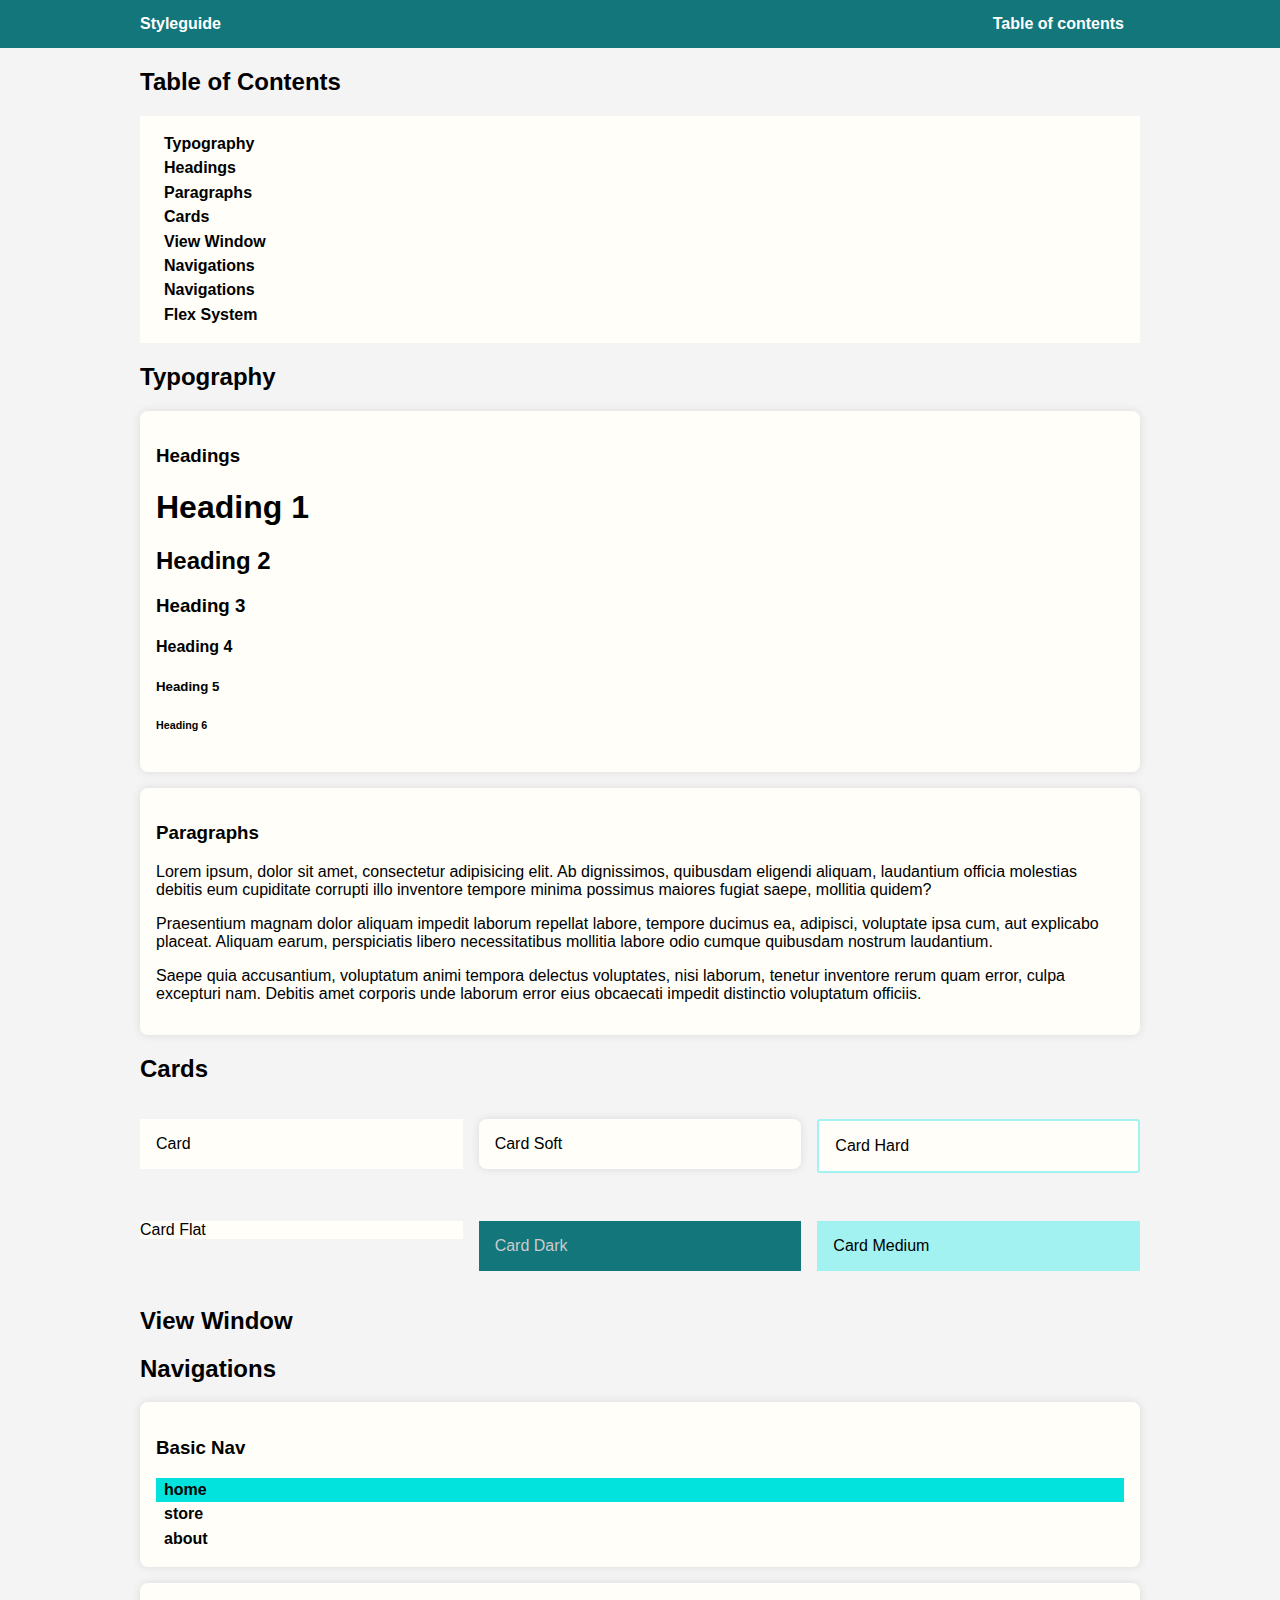
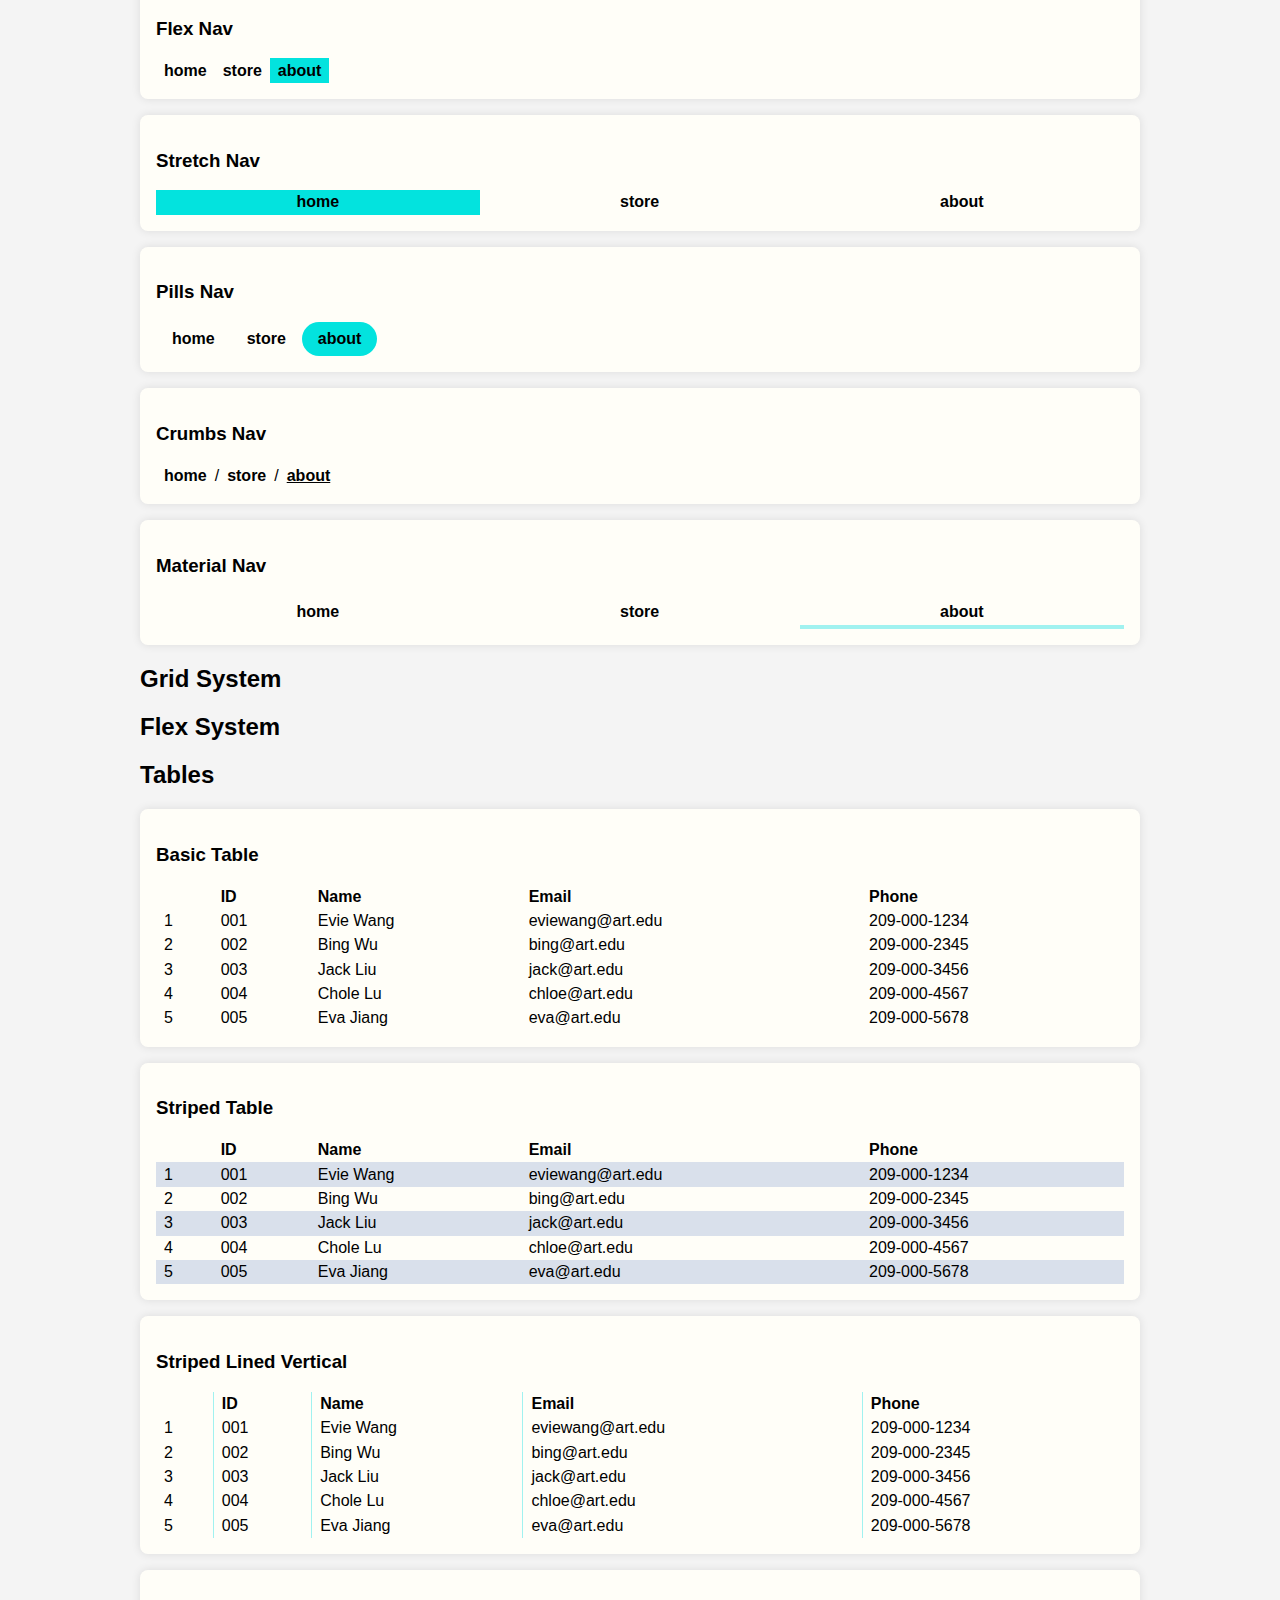
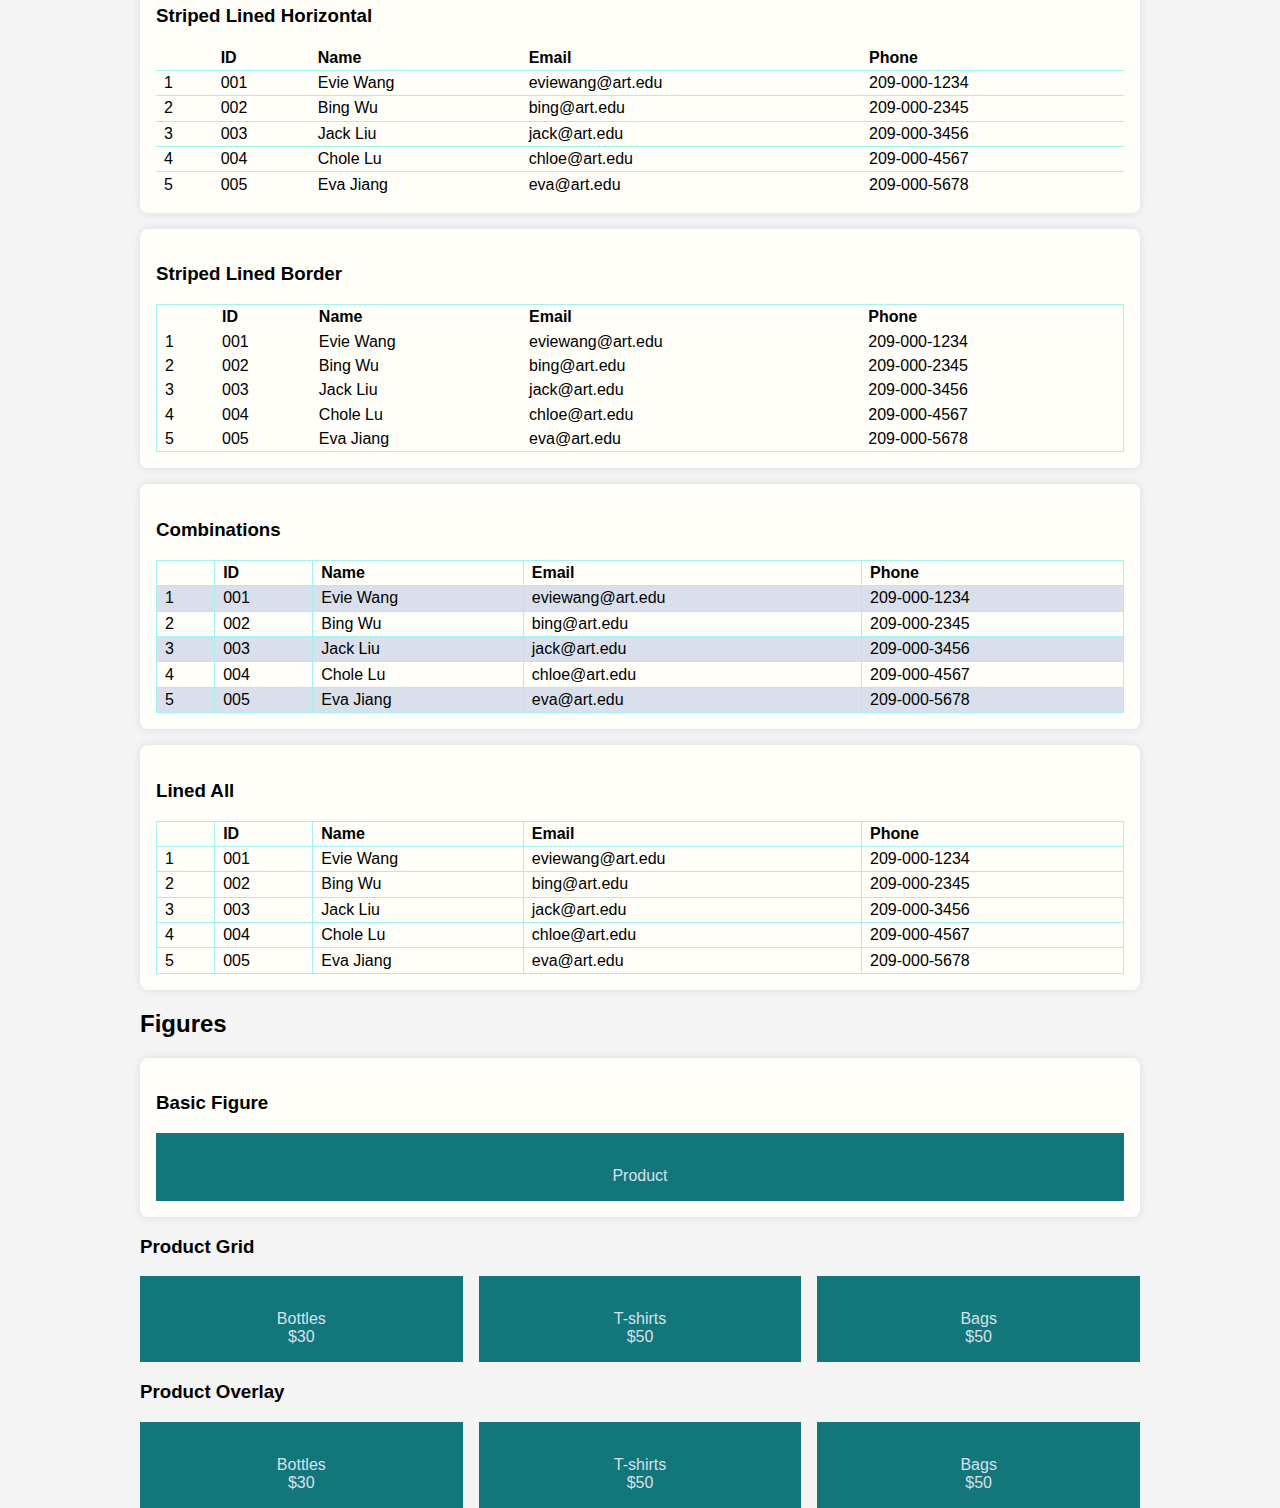
==== yan.wang/styleguide/index.html @ 5661ba43 "Add files via upload" ====
<!DOCTYPE html>
<html lang="en">
<head>
	<meta charset="UTF-8">
	<meta name="viewport" content="width=device-width, initial-scale=1.0">
	<title>CSS Styleguide</title>

	<link rel="stylesheet" href="../lib/css/styleguide.css">
	<link rel="stylesheet" href="../lib/css/gridsystem.css">
	<link rel="stylesheet" href="../css/storetheme.css">
</head>
<body>

<header class="navbar">
		<div class="container display-flex">
			<div class="flex-none">
				<h1>Styleguide</h1>
			</div>
			
			<div class="flex-stretch"></div>

			<nav class="flex-none nav">
			<ul class="container display-flex">
			<li class="flex-stretch"><a href="#tableofcontents">Table of contents</a></li>
			</ul>
			</nav>
		</div>
</header>

<div class="container" id="tableofcontents">
	

		<h2>Table of Contents</h2>
		<div class="card">
		<nav class="nav">
		<ul>
			<li><a href="#typography">Typography</a></li>
			<ul>
				<li><a href="#headings">Headings</a></li>
				<li><a href="#paragraphs">Paragraphs</a></li>
			</ul>
			<li><a href="#cards">Cards</a></li>
			<li><a href="#viewwindow">View Window</a></li>
			<li><a href="#navigations">Navigations</a></li>
			<li><a href="#gridsystem">Navigations</a></li>
			<li><a href="#flexsystem">Flex System</a></li>
		</ul>
		</nav>
	</div>
</div>
	

<div class="container" id="typography">
	
		<h2>Typography</h2>

	<div class="card soft" id="headings">
		<h3>Headings</h3>
		<h1>Heading 1</h1>
		<h2>Heading 2</h2>
		<h3>Heading 3</h3>
		<h4>Heading 4</h4>
		<h5>Heading 5</h5>
		<h6>Heading 6</h6>
	</div>

	<div class="card soft" id="paragraphs">
		<h3>Paragraphs</h3>
		<p>Lorem ipsum, dolor sit amet, consectetur adipisicing elit. Ab dignissimos, quibusdam eligendi aliquam, laudantium officia molestias debitis eum cupiditate corrupti illo inventore tempore minima possimus maiores fugiat saepe, mollitia quidem?</p>
		<p>Praesentium magnam dolor aliquam impedit laborum repellat labore, tempore ducimus ea, adipisci, voluptate ipsa cum, aut explicabo placeat. Aliquam earum, perspiciatis libero necessitatibus mollitia labore odio cumque quibusdam nostrum laudantium.</p>
		<p>Saepe quia accusantium, voluptatum animi tempora delectus voluptates, nisi laborum, tenetur inventore rerum quam error, culpa excepturi nam. Debitis amet corporis unde laborum error eius obcaecati impedit distinctio voluptatum officiis.</p>


	</div>
</div>


<div class="container">
	<h2>Cards</h2>

	<div class="grid gap">
		<div class="col-xs-12 col-md-4">
			<div class="card">Card</div>
		</div>

		<div class="col-xs-12 col-md-4">
			<div class="card soft">Card Soft</div>
		</div>

		<div class="col-xs-12 col-md-4">
			<div class="card hard">Card Hard</div>
		</div>

		<div class="col-xs-12 col-md-4">
			<div class="card flat">Card Flat</div>
		</div>

		<div class="col-xs-12 col-md-4">
			<div class="card dark">Card Dark</div>
		</div>

		<div class="col-xs-12 col-md-4">
			<div class="card medium">Card Medium</div>
		</div>

	</div>
</div>


	<div class="container">
		<h2>View Window</h2>
	</div>

	<div class="container" id = "navigations">
		<h2>Navigations</h2>

		<script>
			const makeNav = (classes='') => {
				const links = [ 'home', 'store','about'];
				let ran = Math.floor(Math.random()*links.length);
				document.write(`
				<div>
					<nav class="${classes}">
						<ul>
						${links.reduce((r,o,i)=>{
							return r+`<li class="${ran==i?'active':''}"><a href="#">${o}</a></li>`;
						},``)}
						</ul>
					</nav>
				</div>
				`);
			}
		</script>

		<div class="card soft">
			<h3>Basic Nav</h3>

			<script>makeNav(`nav`)</script>

			</div>

		<div class="card soft">
			<h3>Flex Nav</h3>
			<script>makeNav('nav nav-flex')</script>
		</div>

		<div class="card soft">
			<h3>Stretch Nav</h3>
			<script>makeNav('nav nav-stretch')</script>
		</div>

		<div class="card soft">
			<h3>Pills Nav</h3>
			<script>makeNav('nav nav-pills')</script>
		</div>

		<div class="card soft">
			<h3>Crumbs Nav</h3>
			<script>makeNav('nav nav-crumbs')</script>
		</div>

		<div class="card soft">
			<h3>Material Nav</h3>
			<script>makeNav('nav nav-material')</script>
		</div>

		<script>
		$("#navigations a").on("click",function(e){
			e.preventDefault();
			$(this).closest("li").addClass("active")
				.siblings().removeClass("active")
		})
		</script>
		</div>


	<div class="container" id="gridsystem">
		<h2>Grid System</h2>
	</div>


	<div class="container" id="flexsystem">
		<h2>Flex System</h2>
	</div>


	<script>
		 const makeTable = (classes = '') => {
            const head = ['', 'ID', 'Name', 'Email', 'Phone'];
            const body = [
                ['001','Evie Wang','eviewang@art.edu','209-000-1234'],
				['002','Bing Wu','bing@art.edu','209-000-2345'],
				['003','Jack Liu','jack@art.edu','209-000-3456'],
				['004','Chole Lu','chloe@art.edu','209-000-4567'],
				['005','Eva Jiang','eva@art.edu','209-000-5678'],
            ];

            document.write(`
            <table class="${classes}">
                <thead><tr>${head.reduce((r, o) => r + `<th>${o}</th>`, '')}</tr></thead>
                <tbody>${body.reduce((r, o, i) => r +
                `<tr>${[i + 1, ...o].reduce((r, o) => r + `<td>${o}</td>`, '')
                }</tr>`, '')
                }</tbody>
            </table>
            `);
        }
	</script>
	<div class="container" id="tables">
		<h2>Tables</h2>
		<div class="card soft">
			<h3>Basic Table</h3>
			<script>makeTable("table")</script>
		</div>

		<div class="card soft">
			<h3>Striped Table</h3>
			<script>makeTable("table striped")</script>
		</div>

		<div class="card soft">
			<h3>Striped Lined Vertical</h3>
			<script>makeTable("table lined vertical")</script>
		</div>

		<div class="card soft">
			<h3>Striped Lined Horizontal</h3>
			<script>makeTable("table lined horizontal")</script>
		</div>

		<div class="card soft">
			<h3>Striped Lined Border</h3>
			<script>makeTable("table lined border")</script>
		</div>

		<div class="card soft">
			<h3>Combinations</h3>
			<script>makeTable("table lined border vertical striped all")</script>
		</div>

		<div class="card soft">
			<h3>Lined All</h3>
			<script>makeTable("table lined all")</script>
		</div>
		
	</div>


	<div class="container" id="tables">
		<h2>Figures</h2>
		<div class="card soft">
			<h3>Basic Figure</h3>
			<figure class="figure">
			<img src="https://cdn.shopify.com/s/files/1/0371/7667/2389/products/IMG_4884_1024x1024@2x.jpg?v=1619321670" alt="">
			<figcaption>Product</figcaption>
			</figure>

			
		</div>



			<h3>Product Grid</h3>
		<div class="grid gap">
				<div class="col-xs-12 col-md-4">
					<figure class="figure product">
					<img src="https://cdn.shopify.com/s/files/1/0371/7667/2389/products/NEWHYDRO-BLUE_1024x1024@2x.jpg?v=1605491110" alt="">
					<figcaption>
						<div>Bottles</div>
						<div>$30</div>
					</figcaption>
				</div>
				<div class="col-xs-12 col-md-4">
					<figure class="figure product">
					<img src="https://cdn.shopify.com/s/files/1/0371/7667/2389/products/SEASYOURDREAM_1024x1024@2x.jpg?v=1609905751" alt="">
					<figcaption>
						<div>T-shirts</div>
						<div>$50</div>
					</figcaption>
				</div>
				<div class="col-xs-12 col-md-4">
					<figure class="figure product">
					<img src="https://cdn.shopify.com/s/files/1/0371/7667/2389/products/ead83808-1688-4384-90be-baa0e5696e4d_1024x1024@2x.jpg?v=1609896435" alt="">
					<figcaption>
						<div>Bags</div>
						<div>$50</div>
					</figcaption>
				</div>
			</div>


<h3>Product Overlay</h3>
		<div class="grid gap">
				<div class="col-xs-12 col-md-4">
					<figure class="figure product-overlay">
					<img src="https://cdn.shopify.com/s/files/1/0371/7667/2389/products/NEWHYDRO-PINK_1024x1024@2x.jpg?v=1605490967" alt="">
					<figcaption>
						<div class="caption-body">
							<div>Bottles</div>
							<div>$30</div>
						</div>
					</figcaption>
				</div>
				<div class="col-xs-12 col-md-4">
					<figure class="figure product-overlay">
					<img src="https://cdn.shopify.com/s/files/1/0371/7667/2389/products/hawaiianvacation_1024x1024@2x.jpg?v=1637015169" alt="">
					<figcaption>
						<div class="caption-body">
							<div>T-shirts</div>
							<div>$50</div>
						</div>
					</figcaption>
				</div>
				<div class="col-xs-12 col-md-4">
					<figure class="figure product-overlay">
					<img src="https://cdn.shopify.com/s/files/1/0371/7667/2389/products/IMG_8530_540x.jpg?v=1592541527" alt="">
					<figcaption>
						<div class="caption-body">
							<div>Bags</div>
							<div>$50</div>
						</div>
					</figcaption>
				</div>
			</div>		
		
	</div>

</body>
</html>
---- yan.wang/lib/css/styleguide.css ----
/* CSS RESET */

*,*：：after,*::before{
	box-sizing: border-box;
}

* ,*::after,*::before {
	box-sizing:border-box;
}

:root{
	--color-neutral-light:#fffef8;
	--color-neutral-medium:#ccffff;
	--color-neutral-dark:#99ccff;
	
	--color-main-light:#cccccc;
	--color-main-medium:#A1F2F0;
	--color-main-dark:#12767B;

	--color-sub-light:#03E3DE;
	--color-sub-medium:#D9E0EB;
	--color-sub-dark:#666699;

	--color-black:#000;
	--color-white:#fff;

	--header-height:3rem;
	--spacing:1rem;

	--font-serif: Georgia, "Times New Roman", serif;
	--font-sans: Helvetica, Arial, sans-serif;
}

body {
	margin:0;
	font-size:100%;
	font-family:var(--font-sans);
}

h1,
h2,
h3,
h4,
h5,
h6,{
	font-family: var(--font-serif);
}

a{
	color:inherit;
	font-weight:bold;
	text-decoration:none;
}

a:hover{
	text-decoration:underline;
}


/* LAYOUT */

.container{
	max-width:1000px;
	margin-right:auto;
	margin-left:auto;
}


.display-flex{display:flex;}
.display-inline-flex{display:inline-flex;}
.display-block{display:block;}
.display-inline-block{display:inline-block;}

.flex-stretch{ flex:1 1 auto;}
.flex-none{flex:none;}

.flex-align-center{align-items:center;}
.flex-justify-center{justify-content:center;}

/*Small Classes*/

.media-image{
	max-width: 100%;
	vertical-align: text-bottom;
}


/* component */

.nav ul{
	list-style-type:none;
	margin-top:0;
	margin-bottom:0;
	padding-left: 0;	
}

.nav a{
	display:block;
	padding:0.2em 0.5em;
}

.nav a:hover{
	background-color: var(--color-main-medium);
	color:var(--color-white);
	text-decoration: none;
}
.nav .active a{
	background-color: var(--color-sub-light);
	color:inherit;
}

.nav-material ul,
.nav-crumbs ul,
.nav-pills ul,
.nav-stretch ul,
.nav-flex ul{
	display:flex;

}

.nav-material li,
.nav-stretch li{
	flex:1 1 auto;
	text-align: center;
}

.nav-pills a{
	border-radius:2em;
	padding:0.5em 1em;
}



.nav-crumbs a{
	display:inline-block;
}
.nav-crumbs .active a,
.nav-crumbs a:hover {
	background-color: transparent;
	color:inherit;
	text-decoration: underline;
}

.nav-crumbs li:not(:first-child)::before{
	content:'/';
}



.nav-material a {
    padding: 0.5em 1em;
    position: relative;

}
.nav-material .active a {
    background-color: transparent;
	color:inherit;
}
.nav-material a:hover {
    background-color: var(--color-sub-light);
    color: inherit;
}
.nav-material a::after { 
	content:'';
    position: absolute;
    bottom: 0;
    left: 0;
    width: 100%;
    height: 0;
    background-color: var(--color-main-medium);
    transition: all 0.3s;
}
.nav-material .active a::after {
    height: 4px;
}






.navbar{
	background-color:var(--color-main-dark);
	color:var(--color-white);
	line-height:var(--header-height);
}

.navbar h1{
	font-size:1em;
	margin:0;
	font-family:var(--font-sans);
}

.navbar a{
	padding:0 1em;
}

/* CARD */

.card{
	background-color:var(--color-neutral-light);
	margin-top:1em;
	margin-bottom:1em;
	padding:1em;

	overflow:hidden;
	position:relative;
}

.card.soft{
	border-radius:0.5em;
	box-shadow:0 0 10px rgba(0, 0, 0, 0.1);
}

.card.hard{
	border-radius:0.2em;
	border:2px solid var(--color-main-medium);
}

.card.dark{
	background-color:var(--color-main-dark);
	color:var(--color-main-light);
}

.card.medium{
	background-color:var(--color-main-medium);
}

.card.flat{
	padding:0;
}


.view-window{
	height:50vh;
	position:relative;
	overflow:hidden;
	background-size: cover;
	background-position: center;
	background-attachment: fixed;
}


/*TABLES*/
.table{
	width:100%;
	border-collapse: collapse;
}
.table th,
.table td {
	text-align: left;
	padding:0.2em 0.5em;
}


.table.striped tbody tr:nth-child(odd) {
	background-color:var(--color-sub-medium);
}

.table.lined.all th:not(:first-child),
.table.lined.all td:not(:first-child),
.table.lined.vertical th:not(:first-child),
.table.lined.vertical td:not(:first-child) {
	border-left:1px solid var(--color-main-medium);
}

.table.lined.all tbody tr,
.table.lined.horizontal tbody tr {
	border-top:1px solid var(--color-main-medium);
}

.table.lined.all,
.table.lined.border {
	border:1px solid var(--color-main-medium);
}


/*FIGURES*/
.figure {
	margin:0;
	background-color: var(--color-main-dark);
}
.figure img{
	width:100%;
	vertical-align: text-bottom;
}
.figure figcaption{
	padding:1em;
	color:var(--color-sub-medium);
	text-align:center;
}
---- yan.wang/lib/css/gridsystem.css ----
.grid {
    display:grid;
    grid-template-columns: repeat(12, 1fr);
}

.grid.ten {
    grid-template-columns: repeat(10, 1fr);
}

.grid.gap {
    --grid-gap:1em;
    grid-gap:var(--grid-gap);
    gap:var(--grid-gap);
}


@media (min-width:0) {
    .gap.xs-large { --grid-gap:2em; }
    .gap.xs-medium { --grid-gap:1em;}
    .gap.xs-small { --grid-gap:0.5em; }
    .col-xs-0 { display: none;}
    .col-xs-1 { grid-column: span 1;}
    .col-xs-2 { grid-column: span 2;}
    .col-xs-3 { grid-column: span 3;}
    .col-xs-4 { grid-column: span 4;}
    .col-xs-5 { grid-column: span 5;}
    .col-xs-6 { grid-column: span 6;}
    .col-xs-7 { grid-column: span 7;}
    .col-xs-8 { grid-column: span 8;}
    .col-xs-9 { grid-column: span 9;}
    .col-xs-10 { grid-column: span 10;}
    .col-xs-11 { grid-column: span 11;}
    .col-xs-12 { grid-column: span 12;}    
 
 }

@media (min-width:380px) {
    .gap.sm-large { --grid-gap:2em; }
    .gap.sm-medium { --grid-gap:1em;}
    .gap.sm-small { --grid-gap:0.5em; }
    .col-sm-0 { display: none;}
    .col-sm-1 { grid-column: span 1;}
    .col-sm-2 { grid-column: span 2;}
    .col-sm-3 { grid-column: span 3;}
    .col-sm-4 { grid-column: span 4;}
    .col-sm-5 { grid-column: span 5;}
    .col-sm-6 { grid-column: span 6;}
    .col-sm-7 { grid-column: span 7;}
    .col-sm-8 { grid-column: span 8;}
    .col-sm-9 { grid-column: span 9;}
    .col-sm-10 { grid-column: span 10;}
    .col-sm-11 { grid-column: span 11;}
    .col-sm-12 { grid-column: span 12;}    
 
 }


@media (min-width:550px) {
    .gap.md-large { --grid-gap:2em; }
    .gap.md-medium { --grid-gap:1em;}
    .col-md-0 { display: none;}
    .col-md-1 { grid-column: span 1;}
    .col-md-2 { grid-column: span 2;}
    .col-md-3 { grid-column: span 3;}
    .col-md-4 { grid-column: span 4;}
    .col-md-5 { grid-column: span 5;}
    .col-md-6 { grid-column: span 6;}
    .col-md-7 { grid-column: span 7;}
    .col-md-8 { grid-column: span 8;}
    .col-md-9 { grid-column: span 9;}
    .col-md-10 { grid-column: span 10;}
    .col-md-11 { grid-column: span 11;}
    .col-md-12 { grid-column: span 12;}    
 
 }


@media (min-width:900px) {
    .gap.lg-large { --grid-gap:2em; }
    .gap.lg-medium { --grid-gap:1em;}
    .gap.lg-small { --grid-gap:0.5em; }
    .col-lg-0 { display: none;}
    .col-lg-1 { grid-column: span 1;}
    .col-lg-2 { grid-column: span 2;}
    .col-lg-3 { grid-column: span 3;}
    .col-lg-4 { grid-column: span 4;}
    .col-lg-5 { grid-column: span 5;}
    .col-lg-6 { grid-column: span 6;}
    .col-lg-7 { grid-column: span 7;}
    .col-lg-8 { grid-column: span 8;}
    .col-lg-9 { grid-column: span 9;}
    .col-lg-10 { grid-column: span 10;}
    .col-lg-11 { grid-column: span 11;}
    .col-lg-12 { grid-column: span 12;}    
 
 }


@media (min-width:1200px) {
    .gap.xl-large { --grid-gap:2em; }
    .gap.xl-medium { --grid-gap:1em;}
    .gap.xl-small { --grid-gap:0.5em; }
    .col-xl-0 { display: none;}
    .col-xl-1 { grid-column: span 1;}
    .col-xl-2 { grid-column: span 2;}
    .col-xl-3 { grid-column: span 3;}
    .col-xl-4 { grid-column: span 4;}
    .col-xl-5 { grid-column: span 5;}
    .col-xl-6 { grid-column: span 6;}
    .col-xl-7 { grid-column: span 7;}
    .col-xl-8 { grid-column: span 8;}
    .col-xl-9 { grid-column: span 9;}
    .col-xl-10 { grid-column: span 10;}
    .col-xl-11 { grid-column: span 11;}
    .col-xl-12 { grid-column: span 12;}    
 
 }
---- yan.wang/css/storetheme.css ----
:root{
	--color-offwhite:#f4f4f4;
}
body{
	background-color: var(--color-offwhite);
}
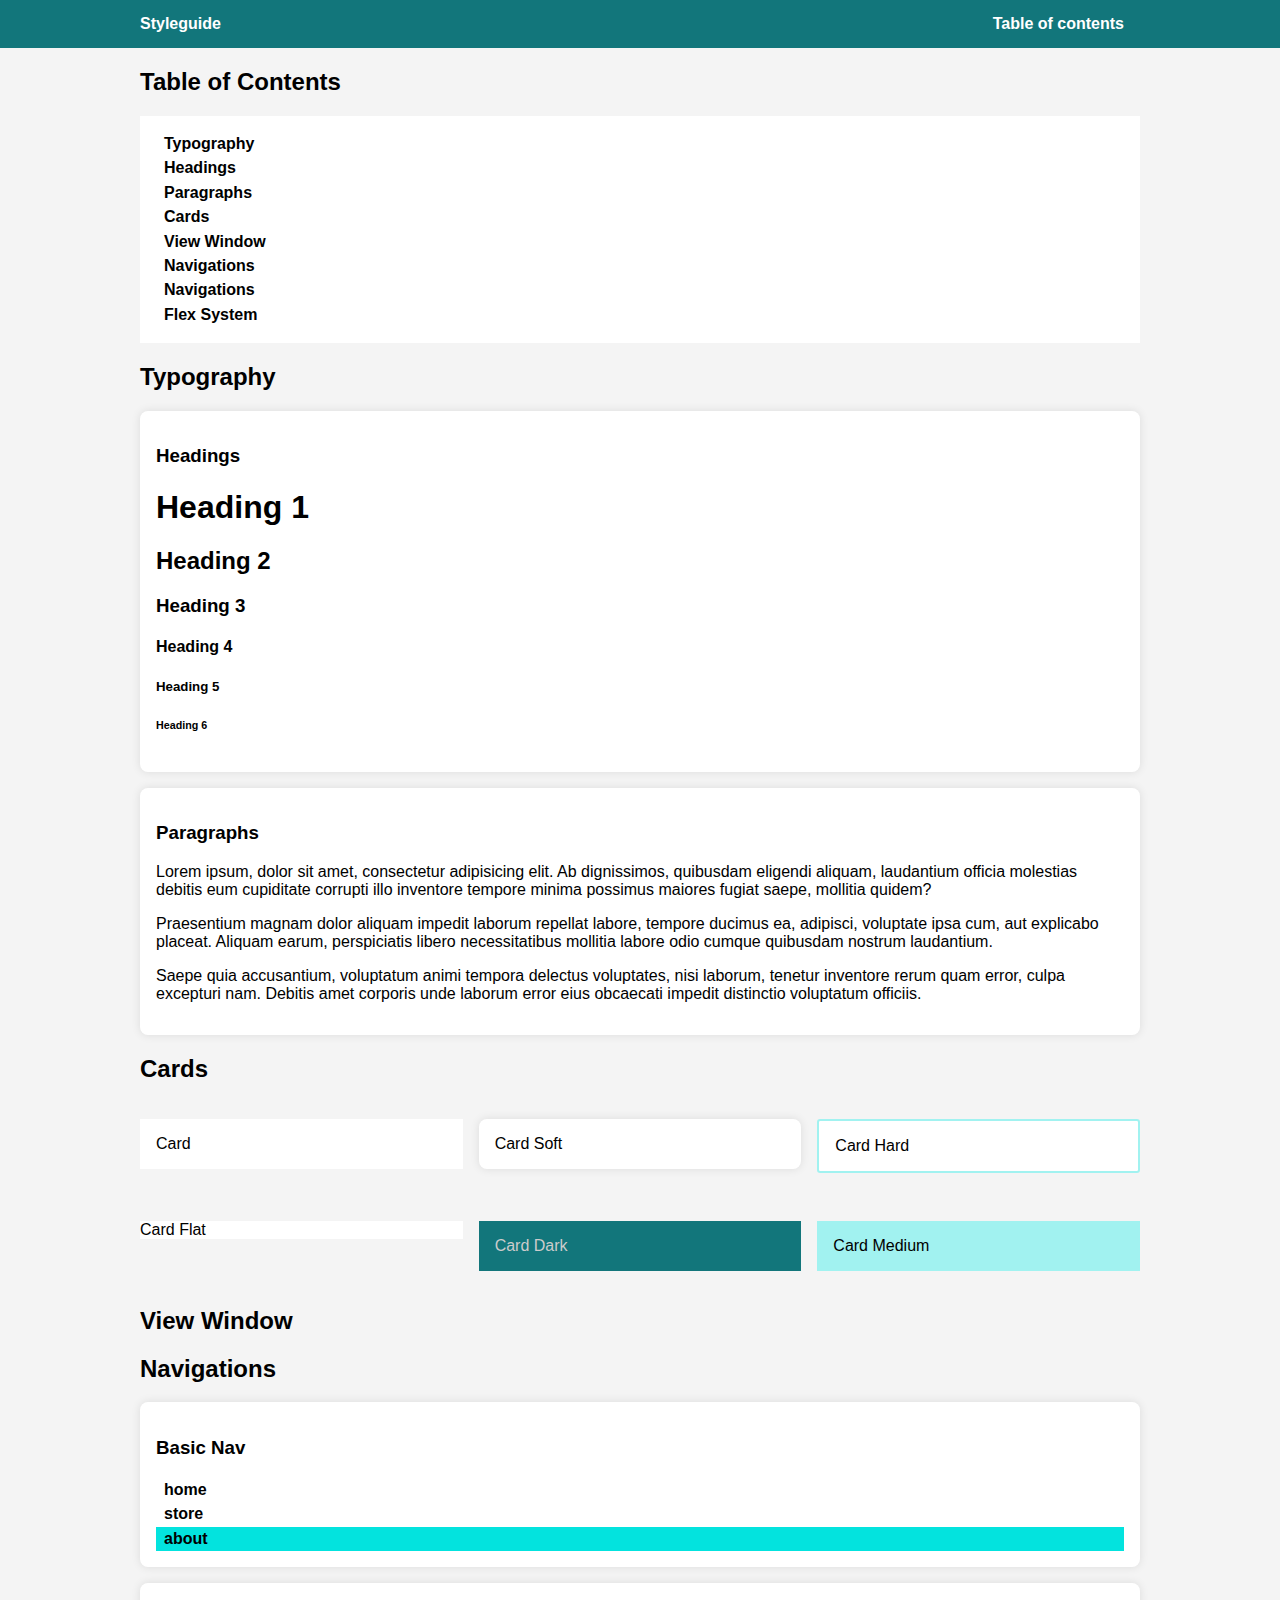
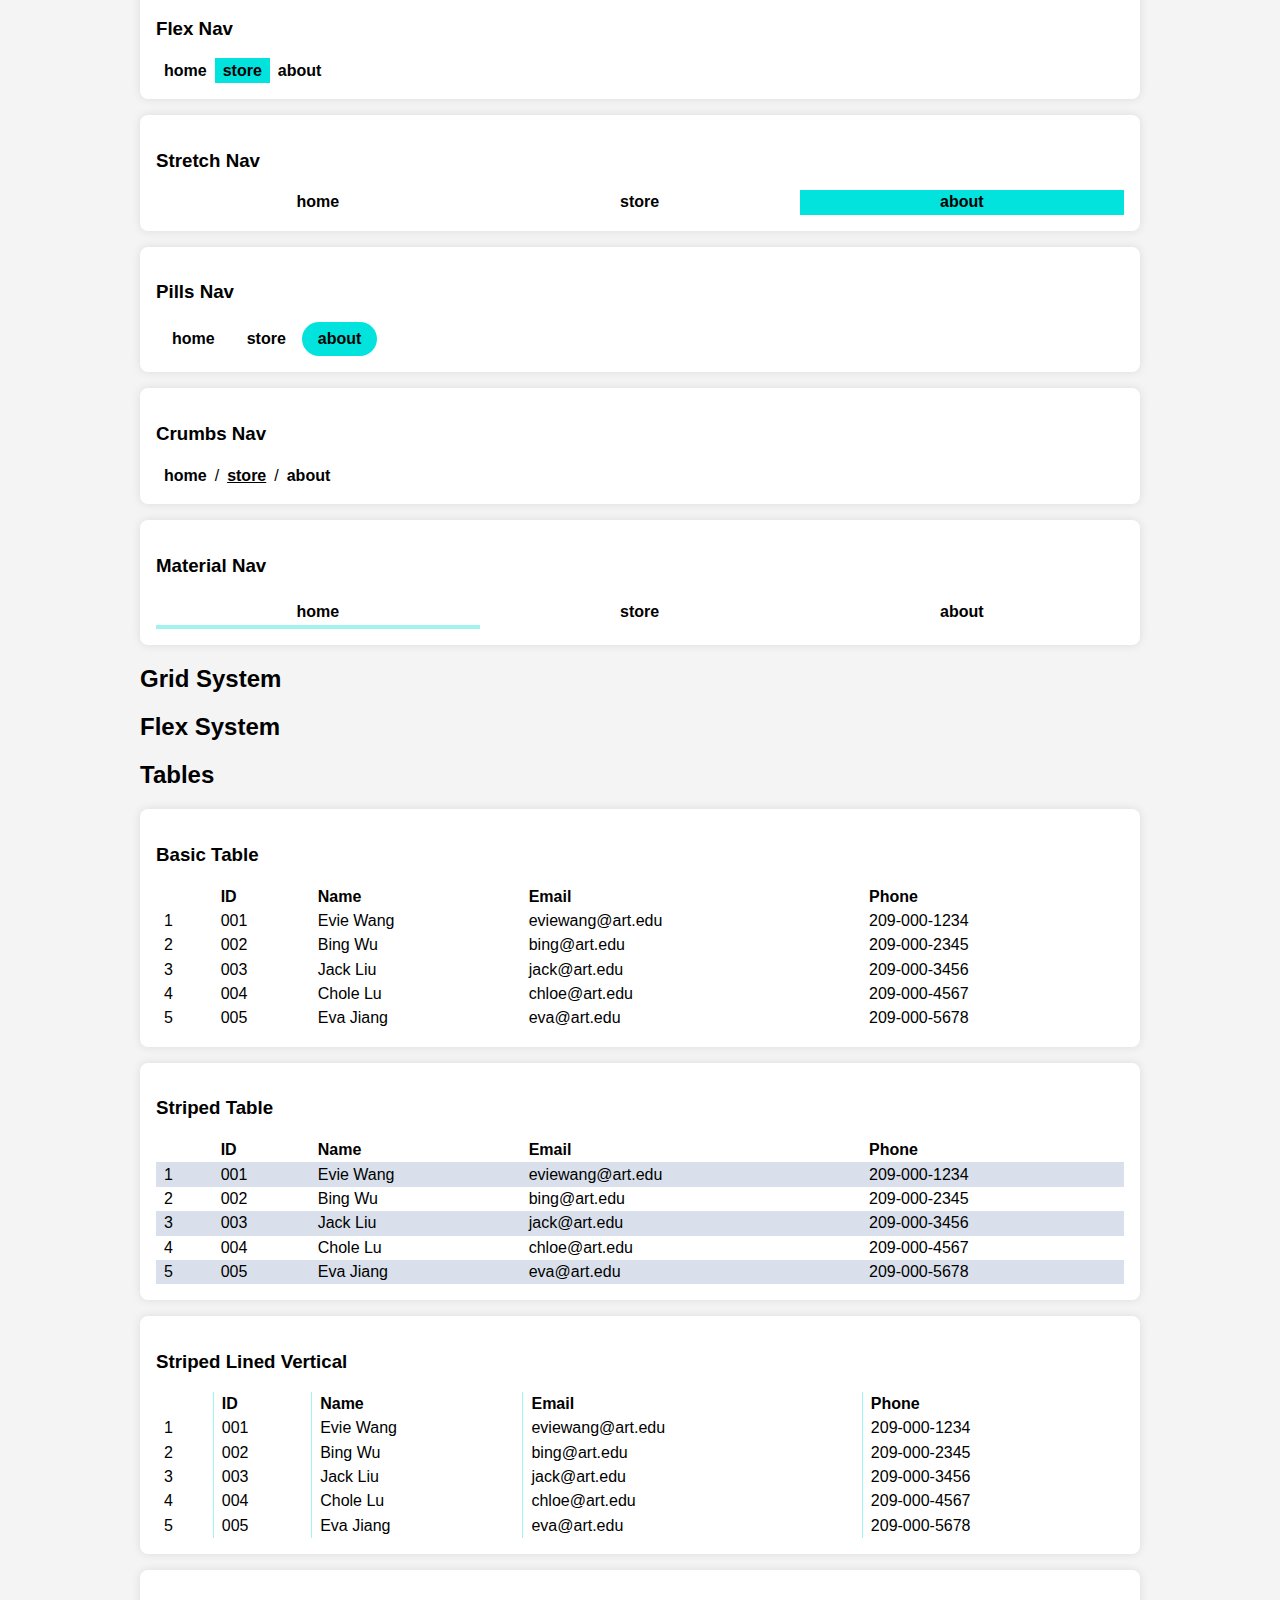
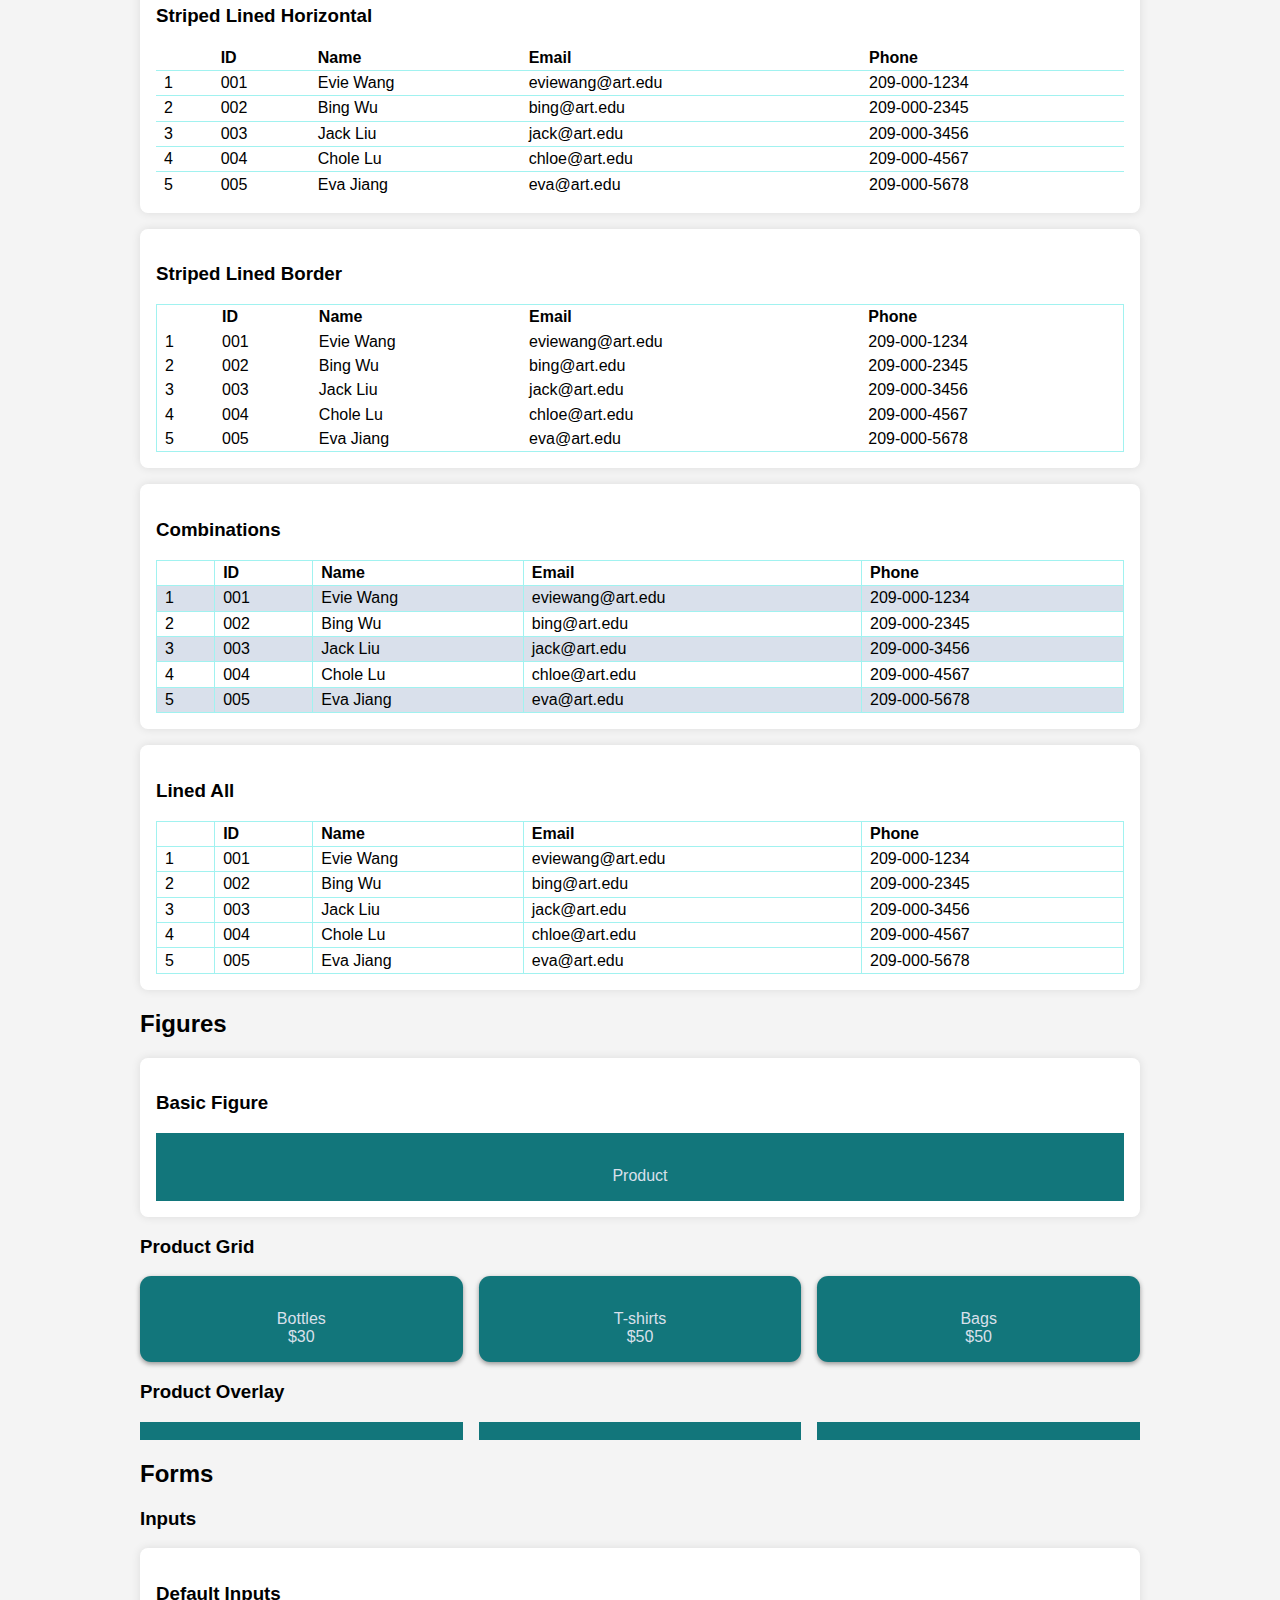
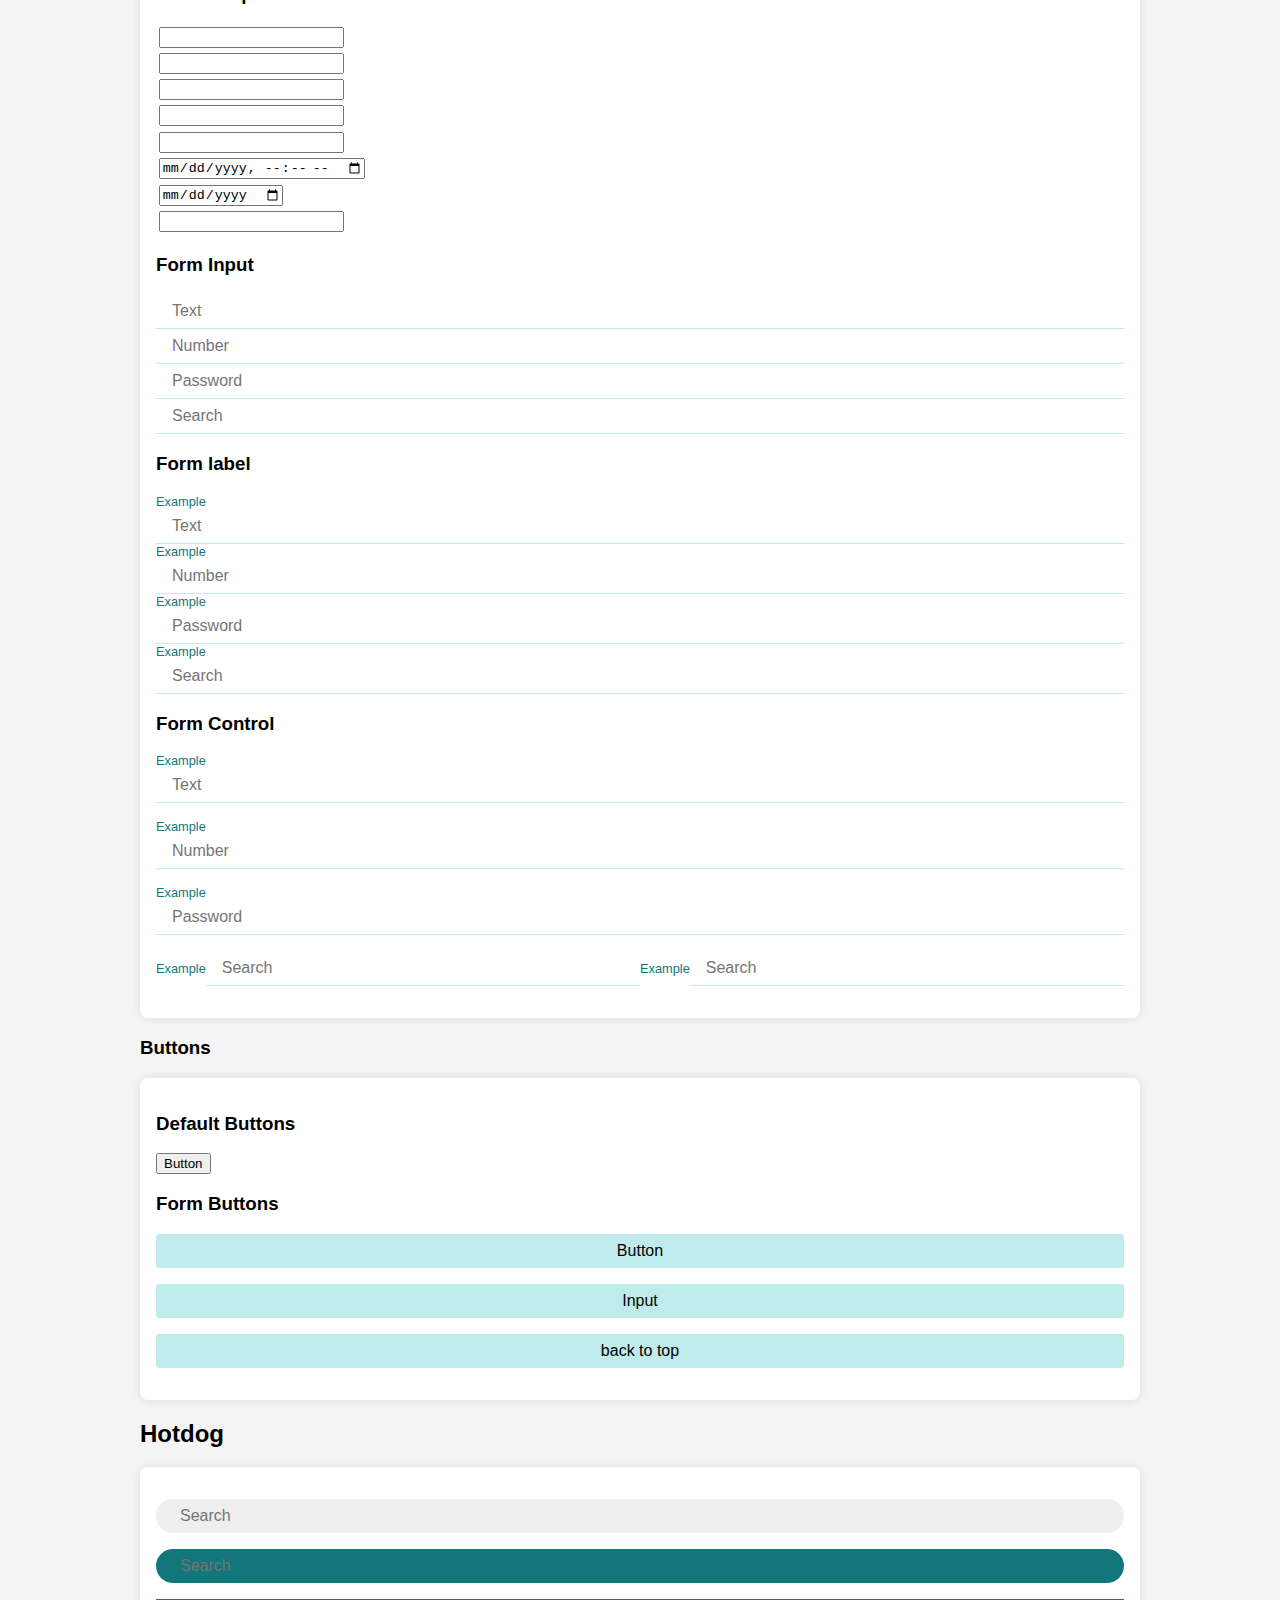
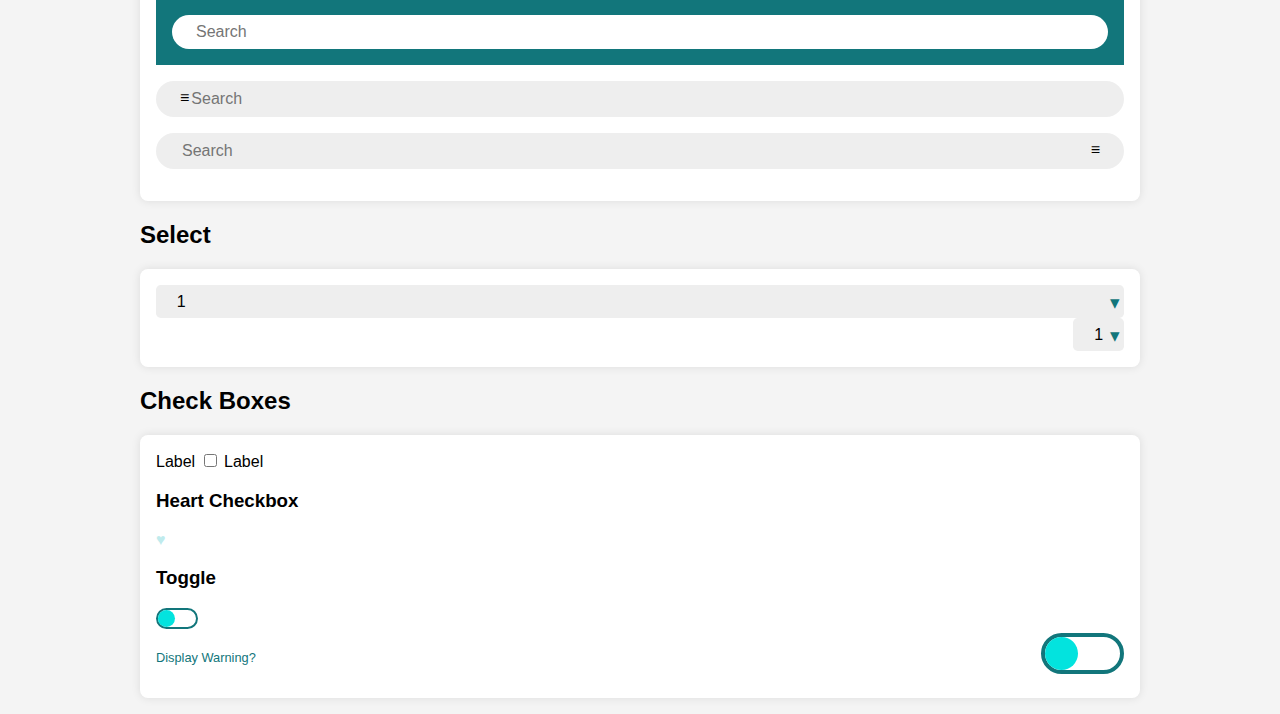
==== commit a14af290: "Add files via upload" ====
--- a/yan.wang/styleguide/index.html
+++ b/yan.wang/styleguide/index.html
@@ -325,5 +325,191 @@
 		
 	</div>
 
+	<div class="container" id="forms">
+        <h2>Forms</h2>
+
+        <h3>Inputs</h3>
+
+        <div class="card soft" id="inputs">
+            <h3>Default Inputs</h3>
+            <form>
+                <input type="text" class="default-inputs"><br>
+                <input type="number" class="default-inputs"><br>
+             	<input type="password" class="default-inputs"><br>
+                <input type="url" class="default-inputs"><br>
+                <input type="email" class="default-inputs"><br>
+                <input type="datetime-local" class="default-inputs"><br>
+               	<input type="date" class="default-inputs"><br>
+               	<input type="search" class="default-inputs">
+            </form>
+
+            <h3>Form Input</h3>
+           <form>
+                <input type="text" placeholder="Text" class="form-input">
+                <input type="number" placeholder="Number" class="form-input">
+                <input type="password" placeholder="Password" class="form-input">
+                <input type="search" placeholder="Search" class="form-input">
+            </form>
+
+
+            <h3>Form label</h3>
+           	<form>
+	           	<label class="form-label">Example</label>
+	            <input type="text" placeholder="Text" class="form-input">
+	            <label class="form-label">Example</label>
+	            <input type="number" placeholder="Number" class="form-input">
+	            <label class="form-label">Example</label>
+	            <input type="password" placeholder="Password" class="form-input">
+	            <label class="form-label">Example</label>
+	            <input type="search" placeholder="Search" class="form-input">
+            </form>
+
+            <h3>Form Control</h3>
+           	<form>
+           		<div class="form-control">
+		           	<label class="form-label">Example</label>
+		            <input type="text" placeholder="Text" class="form-input">
+	            </div>
+	            <div class="form-control">
+		           	<label class="form-label">Example</label>
+		            <input type="number" placeholder="Number" class="form-input">
+		            </div>
+	            <div class="form-control">
+		           	<label class="form-label">Example</label>
+		            <input type="password" placeholder="Password" class="form-input">
+	            </div>
+	          	<div class="form-control display-flex flex-align-center">
+	          		<div class="flex-none">
+			           	<label class="form-label">Example</label>
+			        </div>
+			        <div class="flex-stretch">
+			            <input type="search" placeholder="Search" class="form-input">
+			        </div>
+			        <div class="flex-none">
+			            <label class="form-label">Example</label>
+			        </div>
+			        <div class="flex-stretch">
+			            <input type="search" placeholder="Search" class="form-input">
+	            	</div>
+	            </div>
+            </form>
+        </div>
+        <div class="container" id="buttons">
+
+        <h3>Buttons</h3>
+
+        <div class="card soft" id="buttons">
+            <h3>Default Buttons</h3>
+            <button>Button</button>
+
+            <h3>Form Buttons</h3>
+            <div class="form-control">
+                <button type="button" class="form-button">Button</button>
+            </div>
+            <div class="form-control">
+                <input type="button" class="form-button" value="Input">
+            </div>
+            <div class="form-control">
+                <a href="#" class="form-button">back to top</a>
+            </div>
+        </div>
+    </div>
+
+    <h2>Hotdog</h2>
+
+        <div class="card soft" id="hotdog">
+            <div class="form-control">
+                <form>
+                    <input type="search" class="hotdog" placeholder="Search">
+                </form>
+            </div>
+            <div class="form-control">
+                <form>
+                    <input type="search" class="hotdog dark" placeholder="Search">
+                </form>
+            </div>
+            <div class="form-control">
+                <form class="card dark">
+                    <input type="search" class="hotdog light" placeholder="Search">
+                </form>
+            </div>
+            <div class="form-control">
+                <form class="hotdog">
+                    <span>&equiv;</span>
+                    <input type="search" placeholder="Search">
+                </form>
+            </div>
+
+
+            <div class="form-control">
+                <form class="hotdog">
+                	<input type="search" placeholder="Search">                    
+                    <span>&equiv;</span>                   
+                </form>
+            </div>
+        </div>
+
+        <h2 id="select">Select</h2>
+        <div class="card soft" id="select">
+            <div class="form-select">
+            <select>
+                <option>1</option>
+                <option>2</option>
+                <option>3</option>
+                <option>4</option>
+            </select>
+        </div>
+        <div class="display-flex">
+            <div class="flex-stretch"></div>
+            <div class="flex-none"></div>
+                <div class="form-select">
+                <select>
+                    <option>1</option>
+                    <option>2</option>
+                    <option>3</option>
+                    <option>4</option>
+                </select>
+            </div>
+		</div>
+	</div>
+</div>
+
+
+<div class="container">
+		<h2 id="checkboxes">Check Boxes</h2>
+        <div class="card soft">
+            <label>Label <input type="checkbox" id="input-1"></label>
+            <label for="input-1">Label </label>
+
+            <h3>Heart Checkbox</h3>
+        	<div class="favorite">
+	            <input type="checkbox" id="heart-example" class="hidden">
+	            <label for="heart-example">   &hearts;</label>
+        </div>
+
+        	<h3>Toggle</h3>
+        	<div class="toggle">
+            <input type="checkbox" id="toggle-1" class="hidden">
+            <label for="toggle-1"></label>
+        </div>
+  		<div class="display-flex flex-align-center">
+            <div class="flex-stretch">
+                <label for="toggle-2" class="form-label">Display Warning?</label>
+            </div>
+            <div class="flex-none">
+                <div class="toggle" style="font-size: 2em;">
+                    <input type="checkbox" id="toggle-2" class="hidden">
+                    <label for="toggle-2"></label>
+                </div>
+
+                
+        
+
+        </div>
+    </div>
+
+
+
+
 </body>
 </html>--- a/yan.wang/lib/css/styleguide.css
+++ b/yan.wang/lib/css/styleguide.css
@@ -11,7 +11,8 @@
 }
 
 :root{
-	--color-neutral-light:#fffef8;
+	--color-neutral-light:#eee;
+	--color-neutral-btn:#BFEBED;
 	--color-neutral-medium:#ccffff;
 	--color-neutral-dark:#99ccff;
 	
@@ -86,6 +87,7 @@
 	vertical-align: text-bottom;
 }
 
+.hidden { display: none;}
 
 /* component */
 
@@ -200,7 +202,7 @@
 /* CARD */
 
 .card{
-	background-color:var(--color-neutral-light);
+	background-color:var(--color-white);
 	margin-top:1em;
 	margin-bottom:1em;
 	padding:1em;
@@ -292,3 +294,220 @@
 	text-align:center;
 }
 
+
+.figure.product {
+	border-radius: 0.7em;
+	box-shadow: 0 2px 5px rgba(0, 0, 0, 0.4);
+	overflow: hidden;
+}
+
+
+.product-overlay {
+	position: relative;
+	overflow: hidden;
+}
+
+.product-overlay figcaption {
+	position: absolute;
+	top: 0;
+	left: 0;
+	width: 100%;
+	height: 100%;
+	background-color:rgba(0, 0, 0, 0.5);
+	opacity: 0;
+	transition: all 0.3s;
+	display: flex;
+	align-items: center;
+	justify-content: center;
+	color:var(--color-black);
+}
+
+.product-overlay:hover figcaption {
+	opacity:1;
+}
+
+.product-overlay .caption-body {
+	background-color: white;
+	border-radius: 0.5em;
+	padding: 1em;
+	transform: translateY(2em);
+	transition: all 0.3s;
+}
+
+.product-overlay:hover .caption-body {
+	transform: translateY(0);
+}
+
+.product-overlay img {
+	transform: scale(1,1);
+	transition: all 0.3s;
+}
+
+.product-overlay:hover img {
+	transform: scale(1.4,1.4);
+}
+
+
+@media (max-width:600px) {
+	.product-overlay figcaption {
+		position: relative;
+		display: block;
+		top: initial;
+		left: initial;
+		width: 100%;
+		height: initial;
+		opacity: 1;
+		background-color: initial;
+	}
+	.product-overlay .caption-body {
+		transform: none;
+		padding: 0;
+
+	}
+}
+
+
+/*FORMS*/
+.form-control{
+	margin: 1em 0;
+}
+.form-select>select,
+.hotdog input,
+.hotdog,
+.form-button,
+.form-input,
+.form-item {
+		display: inline-block;
+    background-color: transparent;
+    border-width: 0;
+    font: inherit;
+    -webkit-appearance: none;
+    color: inherit;
+    width: 100%;
+    outline: 0;
+   
+}
+.default-inputs{
+/*	border-color: var(--color-neutral-btn);*/
+	margin:0.2em;
+/*	border-radius: 0.5em;*/
+}
+.form-input {
+    display: inline-block;
+    background-color: transparent;
+    border-width: 0;
+    padding: 0.5em 1em;
+    font: inherit;
+    -webkit-appearance: none;
+    color: inherit;
+    width: 100%;
+    border-bottom: 1px solid var(--color-neutral-btn);
+    outline: 0;
+}
+.form-input:focus {
+
+    border-bottom-color: var(--color-neutral-dark);
+}
+.form-label {
+    font-size: 0.8em;
+    color: var(--color-main-dark);
+    display: block;
+    width: 100%;
+}
+
+
+.form-button {
+    display: inline-block;
+    background-color: var(--color-neutral-btn);
+    border-width: 0;
+    padding: 0.5em 1em;
+    font: inherit;
+    -webkit-appearance: none;
+    color: inherit;
+    width: 100%;
+    outline: 0;
+    border-radius: 0.2em;
+    cursor: pointer;
+    text-align: center;
+}
+.form-button:hover {
+    text-decoration: none;
+}
+.form-button:active {
+    background-color: var(--color-main-light);
+    color: var(--color-main-medium);
+}
+
+
+/*HOTDOG*/
+
+.hotdog {
+    background-color: var(--color-neutral-light);
+    border-radius: 2em;
+    padding: 0.5em 1.5em;
+    display: flex;
+}
+.hotdog.dark {
+    background-color: var(--color-main-dark) ;
+    color: var(--color-neutral-light);
+}
+
+.hotdog.light {
+    background-color: var(--color-white);
+    color: var(--color-black-);
+}
+
+
+/*SELECT*/
+
+.form-select > select {
+    padding: 0.5em 1.3em;
+    background-color: var(--color-neutral-light) ;
+    border-radius: 0.3em;
+    cursor: pointer;
+}
+.form-select {
+    position: relative;
+}
+
+.form-select::after {
+    content:'▾';
+    font-family: arial,sans-serif;
+    font-size: 1.2em;
+    position: absolute;
+    top: 50%;
+    right: 0.2em;
+    transform: translateY(-50%);
+    pointer-events: none;
+    color: var(--color-main-dark);
+}
+
+
+
+/*TOGGLE*/
+
+.toggle label {
+	font-size: 1.3em;
+	display: inline-block;
+	width: 2em;
+	height: 1em;
+	border: 0.1em solid var(--color-main-dark);
+	border-radius: 1em;
+	position: relative;
+}
+.toggle label::after {
+	content: '';
+	display: inline-block;
+	width: 0.8em;
+	height: 0.8em;
+	border-radius: 1em;
+	position: absolute;
+	background-color: var(--color-sub-light);
+	transition: all 0.3s;
+}
+.toggle input:checked + label::after {
+	transform: translateX(1em);
+	background-color: var(--color-main-dark);
+}
+
+
--- a/yan.wang/css/storetheme.css
+++ b/yan.wang/css/storetheme.css
@@ -4,4 +4,34 @@
 }
 body{
 	background-color: var(--color-offwhite);
+}
+
+
+.favorite label {
+    transition: all 0.3s;
+    display: inline-block;
+    transform: scale(1,1);
+    color: var(--color-neutral-btn);
+}
+.favorite input:checked + label {
+    color: var(--color-sub-light);   
+    transform: scale(1.2,1.2);
+}
+
+@media (max-width:800px) {
+	.container {
+		padding-left:1em;
+		padding-right:1em;
+	}
+	.navbar h1 {
+		padding-left:0.5em;
+	}
+}
+@media (max-width:400px) {
+	.navbar .display-flex {
+		display: block;
+	}
+	.navbar .nav li {
+		line-height:2em;
+	}
 }